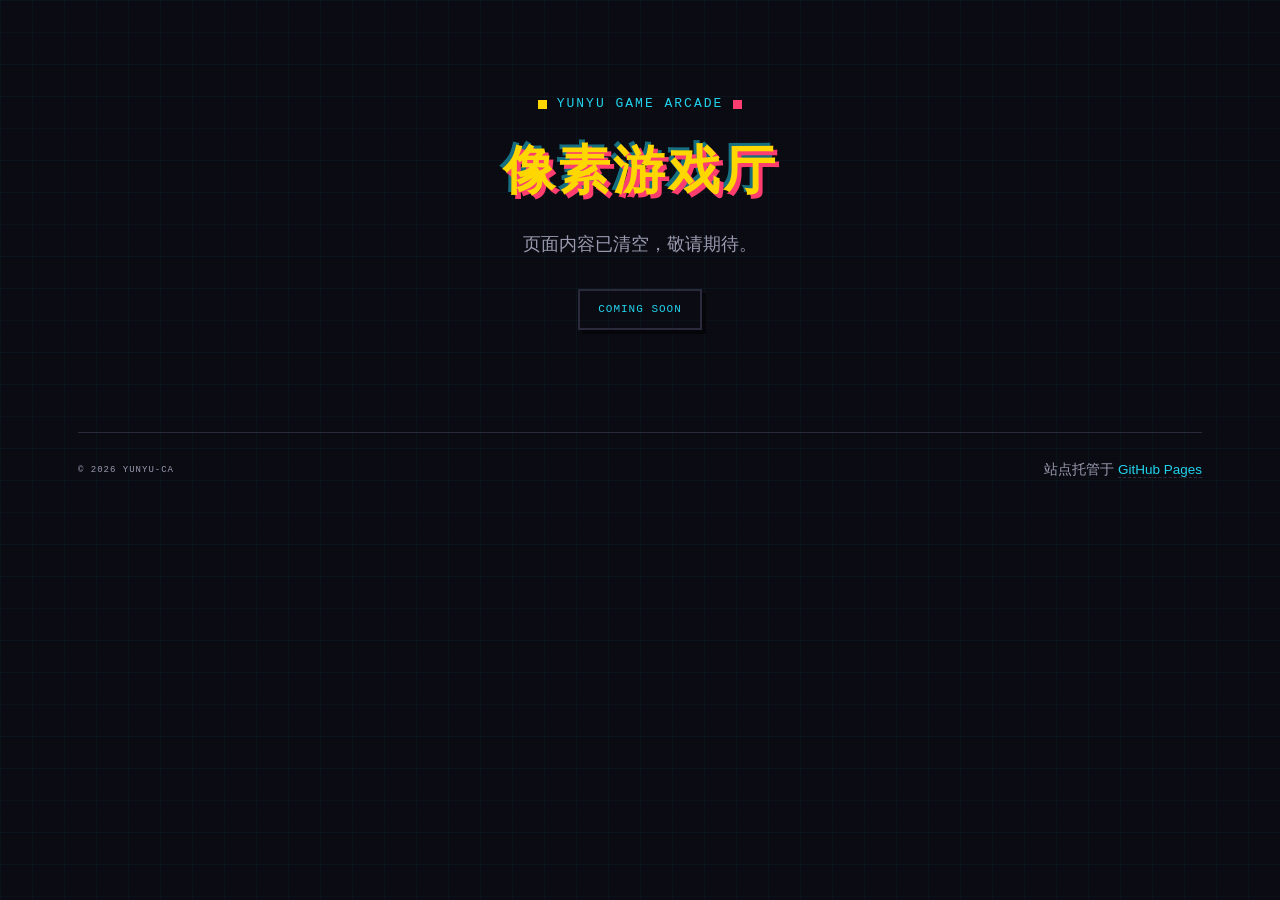
==== index.html @ 601b44f2 "网站首页改为跳转到Game.html；原个人主页备份为home.html" ====
<!DOCTYPE html>
<html lang="zh-CN">
<head>
<meta charset="UTF-8">
<meta name="viewport" content="width=device-width, initial-scale=1.0">
<title>像素游戏厅</title>
<meta http-equiv="refresh" content="0; url=Game.html">
<script>
  location.replace('Game.html');
</script>
<style>
  body{margin:0;min-height:100vh;display:flex;align-items:center;justify-content:center;
    background:#0b0b13;color:#9a9ab0;font-family:-apple-system,"Segoe UI","Microsoft YaHei",sans-serif;}
  a{color:#22d3ee;text-decoration:none;border-bottom:1px dashed #2a2a3c;}
</style>
</head>
<body>
  <p>正在跳转到 <a href="Game.html">像素游戏厅</a>…</p>
</body>
</html>
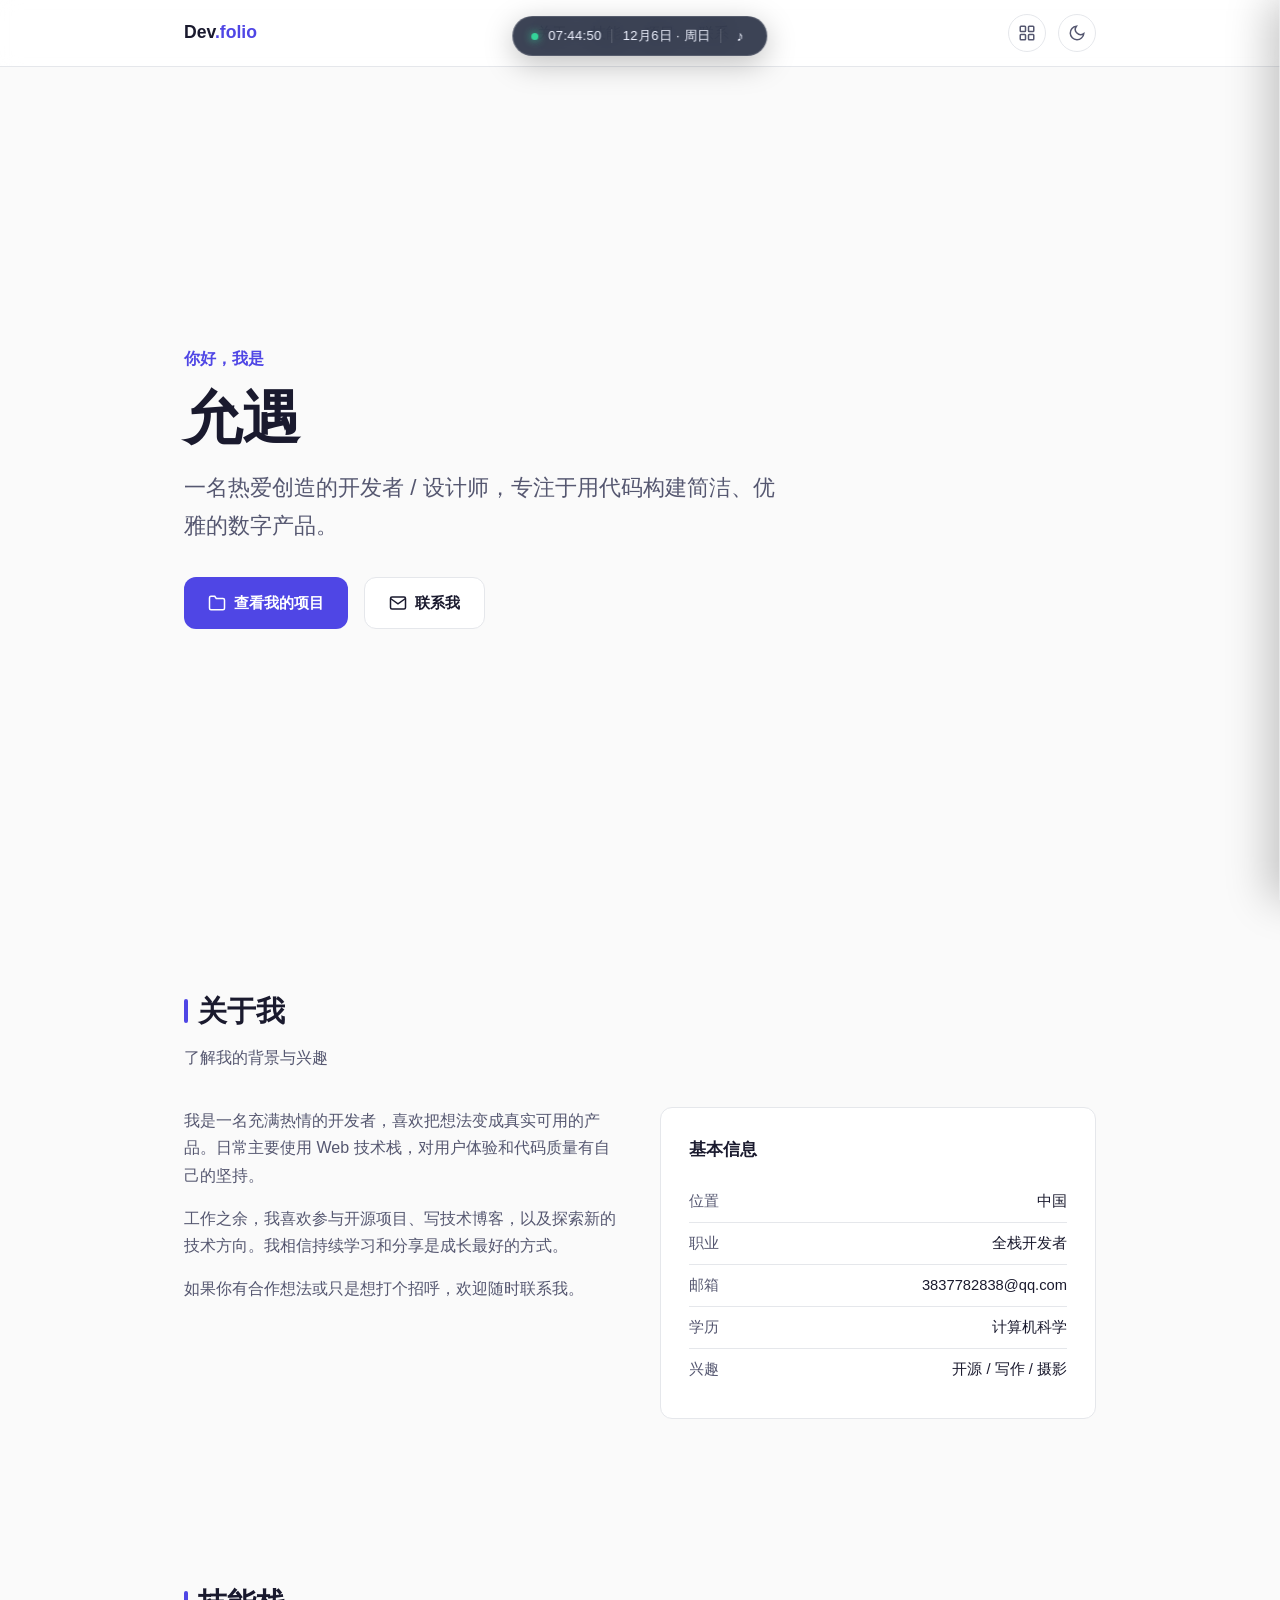
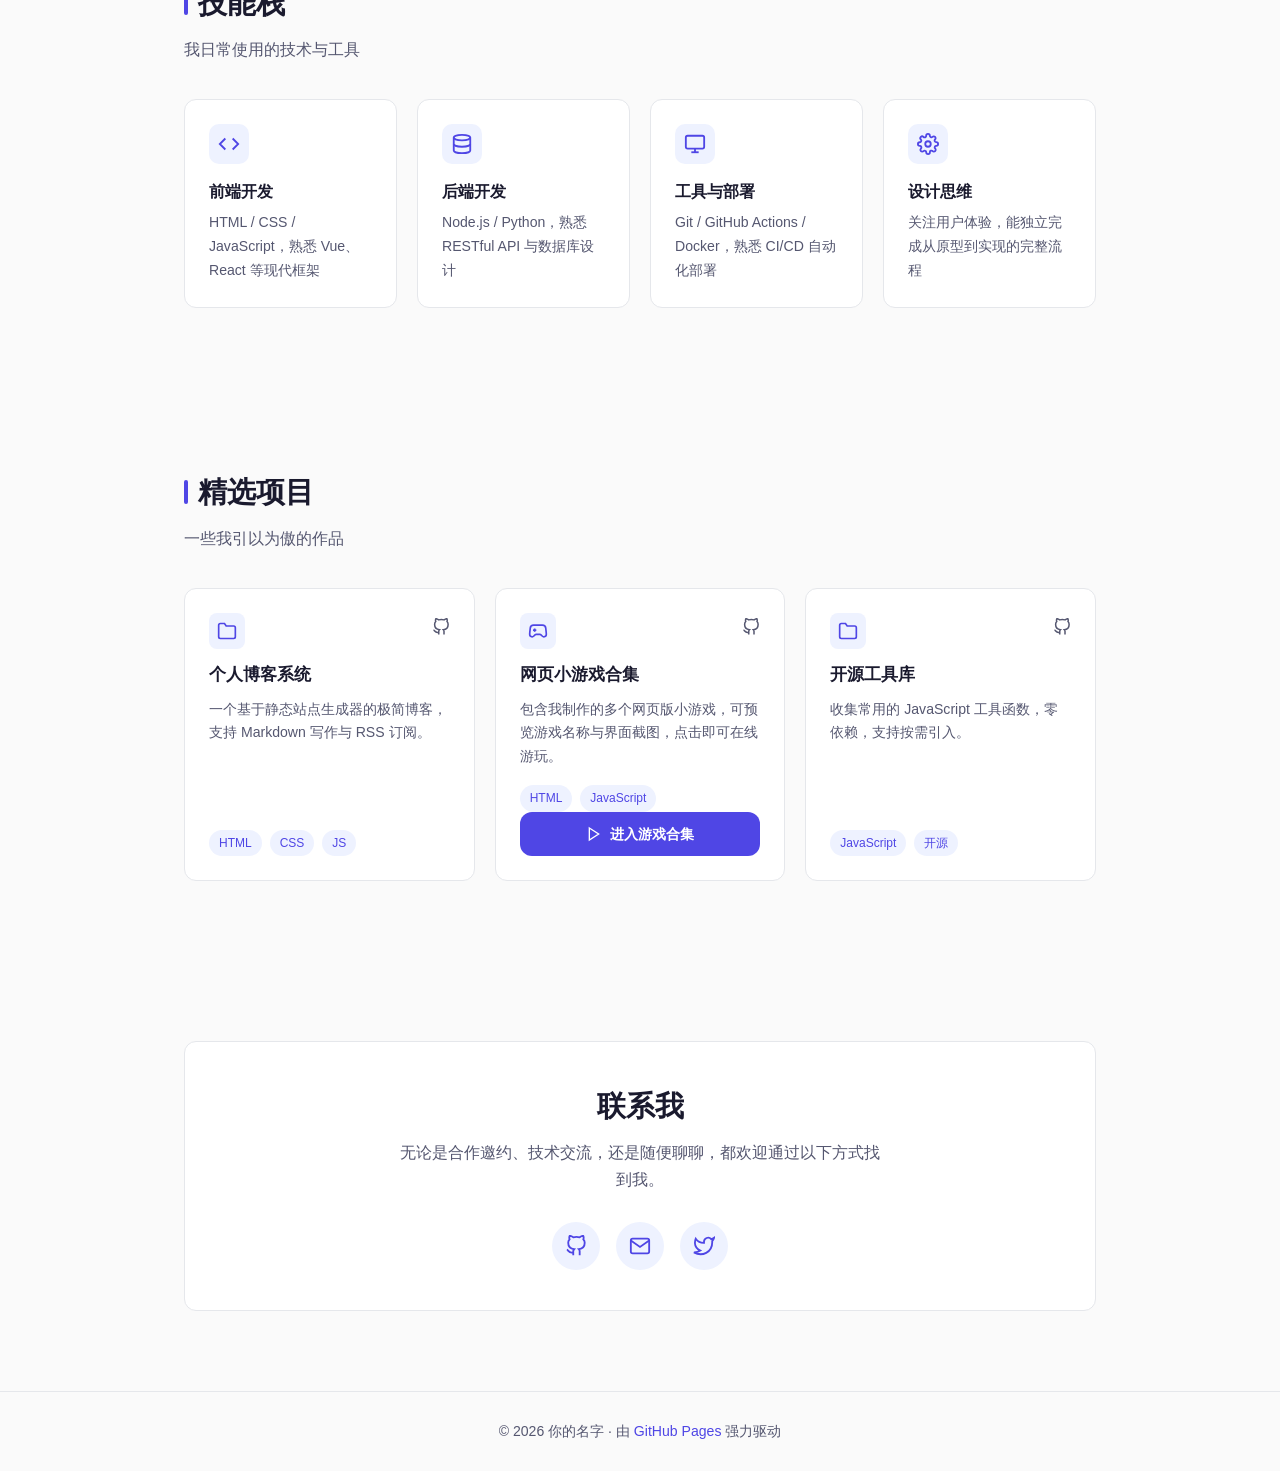
==== commit df73a693: "首页跳转改为个人主页home.html" ====
--- a/index.html
+++ b/index.html
@@ -3,10 +3,10 @@
 <head>
 <meta charset="UTF-8">
 <meta name="viewport" content="width=device-width, initial-scale=1.0">
-<title>像素游戏厅</title>
-<meta http-equiv="refresh" content="0; url=Game.html">
+<title>我的个人主页</title>
+<meta http-equiv="refresh" content="0; url=home.html">
 <script>
-  location.replace('Game.html');
+  location.replace('home.html');
 </script>
 <style>
   body{margin:0;min-height:100vh;display:flex;align-items:center;justify-content:center;
@@ -15,6 +15,6 @@
 </style>
 </head>
 <body>
-  <p>正在跳转到 <a href="Game.html">像素游戏厅</a>…</p>
+  <p>正在跳转到 <a href="home.html">个人主页</a>…</p>
 </body>
 </html>
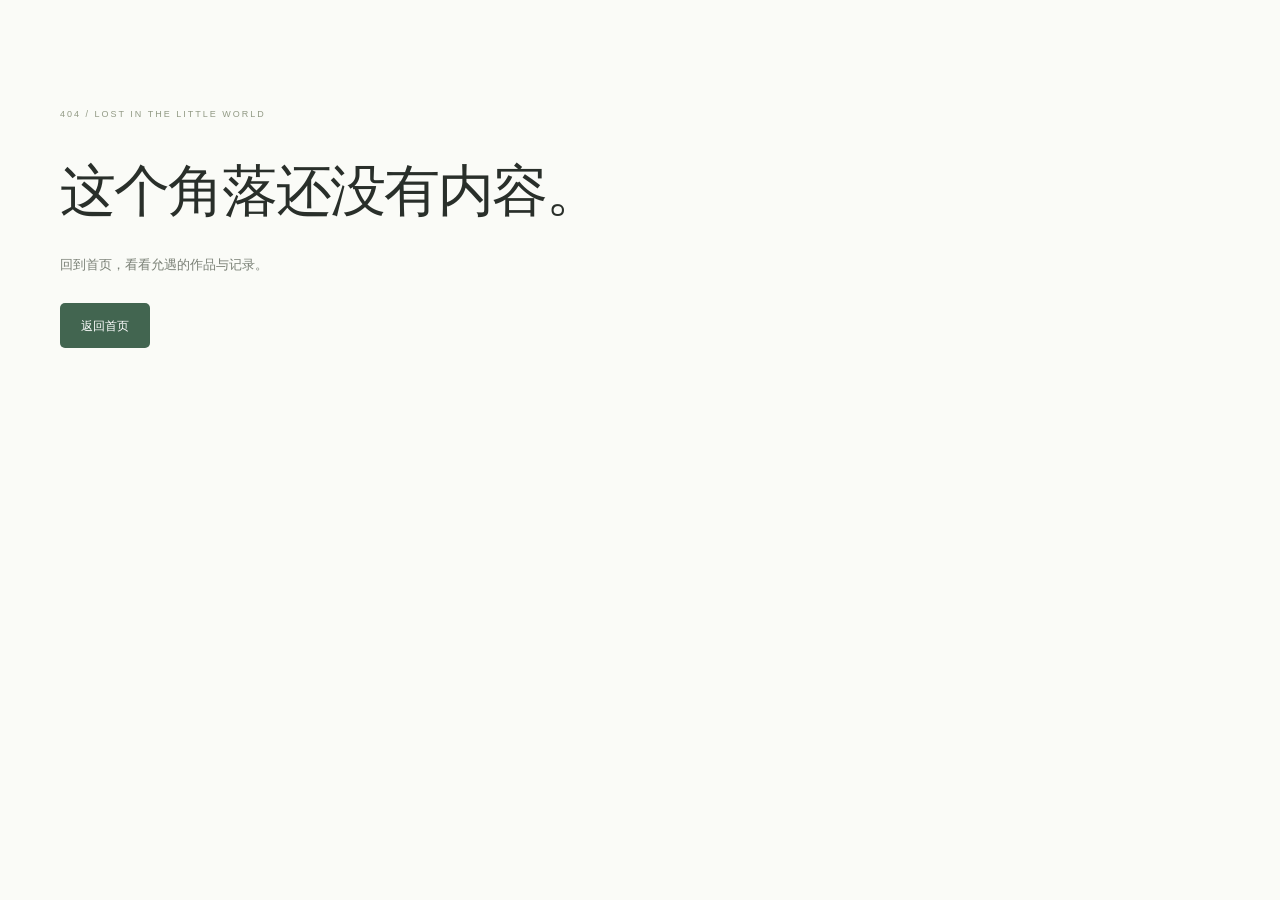
==== commit f07c59fc: "用新React个人主页替换网站首页(允许的个人发布页)，保留其他页面" ====
--- a/index.html
+++ b/index.html
@@ -1,20 +1,2 @@
-<!DOCTYPE html>
-<html lang="zh-CN">
-<head>
-<meta charset="UTF-8">
-<meta name="viewport" content="width=device-width, initial-scale=1.0">
-<title>我的个人主页</title>
-<meta http-equiv="refresh" content="0; url=home.html">
-<script>
-  location.replace('home.html');
-</script>
-<style>
-  body{margin:0;min-height:100vh;display:flex;align-items:center;justify-content:center;
-    background:#0b0b13;color:#9a9ab0;font-family:-apple-system,"Segoe UI","Microsoft YaHei",sans-serif;}
-  a{color:#22d3ee;text-decoration:none;border-bottom:1px dashed #2a2a3c;}
-</style>
-</head>
-<body>
-  <p>正在跳转到 <a href="home.html">个人主页</a>…</p>
-</body>
-</html>
+<!DOCTYPE html><html lang="zh-CN"><head><meta charSet="utf-8"/><meta name="viewport" content="width=device-width, initial-scale=1"/><link rel="stylesheet" href="/homepage-assets/index-U5lcuIH3.css" data-precedence="default"/><title>允遇的个人发布页</title><meta name="description" content="你好，我是允遇。这里收藏我的作品、记录与小小想法，把热爱慢慢变成看得见的东西。"/><meta property="og:title" content="允遇的个人发布页"/><meta property="og:description" content="你好，我是允遇。这里收藏我的作品、记录与小小想法，把热爱慢慢变成看得见的东西。"/><meta property="og:type" content="website"/><meta name="twitter:card" content="summary_large_image"/><link rel="modulepreload" href="/homepage-assets/index-AjXvtmx0.js"/><link rel="modulepreload" href="/homepage-assets/index-BX4ycmvS.js"/><link rel="icon" type="image/svg+xml" href="/favicon.svg"/></head><body><!--$--><a class="skip-link" href="#main">跳到主要内容</a><header class="header page-width"><a href="#" class="brand" aria-label="允遇，返回首页"><span class="brand-icon">y<span>y</span><i></i></span><span>允遇<span class="brand-sub">PERSONAL SPACE</span></span></a><nav id="main-navigation" aria-label="主要导航" class="navigation"><a class="nav-home" href="#">首页<span></span></a><a href="#publications">我的作品</a><a href="#publications">随笔记录</a><a href="#about">关于我</a></nav><a class="header-hello" href="#about">很高兴遇见你 <svg xmlns="http://www.w3.org/2000/svg" width="15" height="15" viewBox="0 0 24 24" fill="none" stroke="currentColor" stroke-width="2" stroke-linecap="round" stroke-linejoin="round" class="lucide lucide-arrow-up-right" aria-hidden="true"><path d="M7 7h10v10"></path><path d="M7 17 17 7"></path></svg></a><button class="mobile-menu icon-button" aria-label="打开菜单" aria-controls="main-navigation" aria-expanded="false"><svg xmlns="http://www.w3.org/2000/svg" width="24" height="24" viewBox="0 0 24 24" fill="none" stroke="currentColor" stroke-width="2" stroke-linecap="round" stroke-linejoin="round" class="lucide lucide-menu" aria-hidden="true"><path d="M4 5h16"></path><path d="M4 12h16"></path><path d="M4 19h16"></path></svg></button></header><main id="main" class="page-width"><section class="hero" aria-labelledby="hero-title"><div class="hero-copy"><span class="eyebrow"><span class="status-dot"></span> 一片属于自己的互联网角落</span><h1 id="hero-title">你好，我是<span class="name">允遇<svg viewBox="0 0 190 15" aria-hidden="true"><path d="M4 10 Q90 -2 185 7" fill="none" stroke="currentColor" stroke-width="5" stroke-linecap="round"></path></svg></span><span class="title-period">.</span></h1><p class="hero-subtitle">把想法写下来，把热爱做出来。</p><p class="hero-description">欢迎来到我的个人发布页。这里收藏我的作品、记录与小小想法，<br class="desktop-break"/>也记录一个普通人，慢慢创造的过程。</p><div class="hero-actions"><a class="button primary" href="#publications">看看我的发布 <svg xmlns="http://www.w3.org/2000/svg" width="18" height="18" viewBox="0 0 24 24" fill="none" stroke="currentColor" stroke-width="2" stroke-linecap="round" stroke-linejoin="round" class="lucide lucide-arrow-up-right" aria-hidden="true"><path d="M7 7h10v10"></path><path d="M7 17 17 7"></path></svg></a><a class="button secondary" href="#about">认识一下 <svg xmlns="http://www.w3.org/2000/svg" width="17" height="17" viewBox="0 0 24 24" fill="none" stroke="currentColor" stroke-width="2" stroke-linecap="round" stroke-linejoin="round" class="lucide lucide-arrow-right" aria-hidden="true"><path d="M5 12h14"></path><path d="m12 5 7 7-7 7"></path></svg></a></div><div class="hero-footnote"><span class="tiny-star">✳</span> 保持好奇，慢慢生长。<span class="footnote-line"></span></div></div><div class="hero-art" role="img" aria-label="一朵在浏览器窗口中生长的绿色小花"><div class="art-grid"></div><span class="art-spark spark-one">✳</span><span class="art-spark spark-two">+</span><div class="browser-art"><div class="browser-bar"><span></span><span></span><span></span><span class="browser-address">yunyu / my little world</span><svg xmlns="http://www.w3.org/2000/svg" width="13" height="13" viewBox="0 0 24 24" fill="none" stroke="currentColor" stroke-width="2" stroke-linecap="round" stroke-linejoin="round" class="lucide lucide-arrow-up-right" aria-hidden="true"><path d="M7 7h10v10"></path><path d="M7 17 17 7"></path></svg></div><div class="flower-scene"><span class="scene-caption">A LITTLE SPACE,<br/>A LOT OF POSSIBILITIES.</span><div class="flower-stem"></div><div class="leaf leaf-left"></div><div class="leaf leaf-right"></div><svg class="flower" viewBox="0 0 240 240" fill="none" aria-hidden="true"><g fill="currentColor"><ellipse cx="120" cy="66" rx="25" ry="52" transform="rotate(0 120 120)"></ellipse><ellipse cx="120" cy="66" rx="25" ry="52" transform="rotate(45 120 120)"></ellipse><ellipse cx="120" cy="66" rx="25" ry="52" transform="rotate(90 120 120)"></ellipse><ellipse cx="120" cy="66" rx="25" ry="52" transform="rotate(135 120 120)"></ellipse><ellipse cx="120" cy="66" rx="25" ry="52" transform="rotate(180 120 120)"></ellipse><ellipse cx="120" cy="66" rx="25" ry="52" transform="rotate(225 120 120)"></ellipse><ellipse cx="120" cy="66" rx="25" ry="52" transform="rotate(270 120 120)"></ellipse><ellipse cx="120" cy="66" rx="25" ry="52" transform="rotate(315 120 120)"></ellipse></g><circle cx="120" cy="120" r="28" fill="#eceebd"></circle><circle cx="111" cy="116" r="3" fill="#3b5140"></circle><circle cx="129" cy="116" r="3" fill="#3b5140"></circle><path d="M111 128 Q120 136 129 128" stroke="#3b5140" stroke-width="3" stroke-linecap="round"></path></svg><div class="ground-line"></div><span class="scene-number">01 — 生长中</span></div><div class="browser-bottom"><svg xmlns="http://www.w3.org/2000/svg" width="15" height="15" viewBox="0 0 24 24" fill="none" stroke="currentColor" stroke-width="2" stroke-linecap="round" stroke-linejoin="round" class="lucide lucide-code-xml" aria-hidden="true"><path d="m18 16 4-4-4-4"></path><path d="m6 8-4 4 4 4"></path><path d="m14.5 4-5 16"></path></svg><span>hello, world<span class="code-period">.</span></span><span class="browser-heart">♡</span></div></div><div class="floating-note"><span class="status-dot"></span> 从这里，开始。</div><span class="art-handwriting">nice to meet you!</span></div></section><div class="intro-divider"><span>小小创作，认真生活</span><svg xmlns="http://www.w3.org/2000/svg" width="16" height="16" viewBox="0 0 24 24" fill="none" stroke="currentColor" stroke-width="2" stroke-linecap="round" stroke-linejoin="round" class="lucide lucide-arrow-down" aria-hidden="true"><path d="M12 5v14"></path><path d="m19 12-7 7-7-7"></path></svg><span>MADE WITH CURIOSITY</span></div><section id="publications" class="publications" aria-labelledby="publications-title"><div class="section-heading"><div><span class="section-label">THE LATEST</span><h2 id="publications-title">最近的发布<span class="heading-dot">.</span></h2></div><span class="section-aside">每一次发布，都是一点新的可能。</span></div><div class="publication-toolbar"><div class="filters" role="group" aria-label="筛选发布内容"><button class="filter active" aria-pressed="true">全部<span>03</span></button><button class="filter" aria-pressed="false">作品<span>01</span></button><button class="filter" aria-pressed="false">随笔<span>02</span></button></div><span class="toolbar-note"><span class="status-dot"></span> 一点一滴，持续更新</span></div><div class="publication-grid "><article class="publication-card project-card"><button class="project-cover" aria-label="查看我的第一个网页"><span class="cover-label">MY FIRST WEBSITE</span><div class="mini-site"><div class="mini-nav"><span>yy.</span><span>HOME  /  ABOUT</span></div><div class="mini-content"><div><span class="mini-eyebrow">HELLO, WORLD</span><strong>让热爱，<br/>有迹可循<span>.</span></strong><span class="mini-button">我的小小世界 ↗</span></div><svg class="flower small-flower" viewBox="0 0 240 240" fill="none" aria-hidden="true"><g fill="currentColor"><ellipse cx="120" cy="66" rx="25" ry="52" transform="rotate(0 120 120)"></ellipse><ellipse cx="120" cy="66" rx="25" ry="52" transform="rotate(45 120 120)"></ellipse><ellipse cx="120" cy="66" rx="25" ry="52" transform="rotate(90 120 120)"></ellipse><ellipse cx="120" cy="66" rx="25" ry="52" transform="rotate(135 120 120)"></ellipse><ellipse cx="120" cy="66" rx="25" ry="52" transform="rotate(180 120 120)"></ellipse><ellipse cx="120" cy="66" rx="25" ry="52" transform="rotate(225 120 120)"></ellipse><ellipse cx="120" cy="66" rx="25" ry="52" transform="rotate(270 120 120)"></ellipse><ellipse cx="120" cy="66" rx="25" ry="52" transform="rotate(315 120 120)"></ellipse></g><circle cx="120" cy="120" r="28" fill="#f7f8ee"></circle><circle cx="111" cy="116" r="3" fill="#3b5140"></circle><circle cx="129" cy="116" r="3" fill="#3b5140"></circle><path d="M111 128 Q120 136 129 128" stroke="#3b5140" stroke-width="3" stroke-linecap="round"></path></svg></div><span class="mini-footer">a space by yunyu.</span></div><span class="cover-index">PROJECT / 001</span><span class="cover-arrow"><svg xmlns="http://www.w3.org/2000/svg" width="21" height="21" viewBox="0 0 24 24" fill="none" stroke="currentColor" stroke-width="2" stroke-linecap="round" stroke-linejoin="round" class="lucide lucide-arrow-up-right" aria-hidden="true"><path d="M7 7h10v10"></path><path d="M7 17 17 7"></path></svg></span></button><div class="card-body"><div class="card-meta"><span>作品</span><time dateTime="2026-10-10">2026.10.10</time></div><h3><button>我的第一个网页</button></h3><p>从一个想法，到一个可以被看见的小小世界。
+你好，互联网。很高兴在这里遇见你。</p><div class="card-footer"><span class="tag"><svg xmlns="http://www.w3.org/2000/svg" width="12" height="12" viewBox="0 0 24 24" fill="none" stroke="currentColor" stroke-width="2" stroke-linecap="round" stroke-linejoin="round" class="lucide lucide-code-xml" aria-hidden="true"><path d="m18 16 4-4-4-4"></path><path d="m6 8-4 4 4 4"></path><path d="m14.5 4-5 16"></path></svg>网页设计</span><button class="read-link">查看作品<svg xmlns="http://www.w3.org/2000/svg" width="15" height="15" viewBox="0 0 24 24" fill="none" stroke="currentColor" stroke-width="2" stroke-linecap="round" stroke-linejoin="round" class="lucide lucide-arrow-right" aria-hidden="true"><path d="M5 12h14"></path><path d="m12 5 7 7-7 7"></path></svg></button></div></div></article><article class="publication-card note-card"><div class="note-top"><span class="note-icon "><svg xmlns="http://www.w3.org/2000/svg" width="21" height="21" viewBox="0 0 24 24" fill="none" stroke="currentColor" stroke-width="2" stroke-linecap="round" stroke-linejoin="round" class="lucide lucide-feather" aria-hidden="true"><path d="M12.67 19a2 2 0 0 0 1.416-.588l6.154-6.172a6 6 0 0 0-8.49-8.49L5.586 9.914A2 2 0 0 0 5 11.328V18a1 1 0 0 0 1 1z"></path><path d="M16 8 2 22"></path><path d="M17.5 15H9"></path></svg></span><span class="small-label">日常记录</span><svg xmlns="http://www.w3.org/2000/svg" width="18" height="18" viewBox="0 0 24 24" fill="none" stroke="currentColor" stroke-width="2" stroke-linecap="round" stroke-linejoin="round" class="lucide lucide-arrow-up-right" aria-hidden="true"><path d="M7 7h10v10"></path><path d="M7 17 17 7"></path></svg></div><div class="card-body"><div class="card-meta"><span>随笔</span><time dateTime="2026-10-10">2026.10.10</time></div><h3><button>从一个小小的开始</button></h3><p>不必等到一切准备好，开始本身就很美好。</p><div class="card-footer"><span class="tag"><svg xmlns="http://www.w3.org/2000/svg" width="12" height="12" viewBox="0 0 24 24" fill="none" stroke="currentColor" stroke-width="2" stroke-linecap="round" stroke-linejoin="round" class="lucide lucide-feather" aria-hidden="true"><path d="M12.67 19a2 2 0 0 0 1.416-.588l6.154-6.172a6 6 0 0 0-8.49-8.49L5.586 9.914A2 2 0 0 0 5 11.328V18a1 1 0 0 0 1 1z"></path><path d="M16 8 2 22"></path><path d="M17.5 15H9"></path></svg>日常记录</span><button class="read-link">阅读随笔<svg xmlns="http://www.w3.org/2000/svg" width="15" height="15" viewBox="0 0 24 24" fill="none" stroke="currentColor" stroke-width="2" stroke-linecap="round" stroke-linejoin="round" class="lucide lucide-arrow-right" aria-hidden="true"><path d="M5 12h14"></path><path d="m12 5 7 7-7 7"></path></svg></button></div></div></article><article class="publication-card note-card"><div class="note-top"><span class="note-icon sand"><svg xmlns="http://www.w3.org/2000/svg" width="21" height="21" viewBox="0 0 24 24" fill="none" stroke="currentColor" stroke-width="2" stroke-linecap="round" stroke-linejoin="round" class="lucide lucide-sparkles" aria-hidden="true"><path d="M11.017 2.814a1 1 0 0 1 1.966 0l1.051 5.558a2 2 0 0 0 1.594 1.594l5.558 1.051a1 1 0 0 1 0 1.966l-5.558 1.051a2 2 0 0 0-1.594 1.594l-1.051 5.558a1 1 0 0 1-1.966 0l-1.051-5.558a2 2 0 0 0-1.594-1.594l-5.558-1.051a1 1 0 0 1 0-1.966l5.558-1.051a2 2 0 0 0 1.594-1.594z"></path><path d="M20 2v4"></path><path d="M22 4h-4"></path><circle cx="4" cy="20" r="2"></circle></svg></span><span class="small-label">灵感碎片</span><svg xmlns="http://www.w3.org/2000/svg" width="18" height="18" viewBox="0 0 24 24" fill="none" stroke="currentColor" stroke-width="2" stroke-linecap="round" stroke-linejoin="round" class="lucide lucide-arrow-up-right" aria-hidden="true"><path d="M7 7h10v10"></path><path d="M7 17 17 7"></path></svg></div><div class="card-body"><div class="card-meta"><span>随笔</span><time dateTime="2026-10-10">2026.10.10</time></div><h3><button>给想法留一个位置</button></h3><p>记录灵感，也记录那些平凡却闪光的瞬间。</p><div class="card-footer"><span class="tag"><svg xmlns="http://www.w3.org/2000/svg" width="12" height="12" viewBox="0 0 24 24" fill="none" stroke="currentColor" stroke-width="2" stroke-linecap="round" stroke-linejoin="round" class="lucide lucide-feather" aria-hidden="true"><path d="M12.67 19a2 2 0 0 0 1.416-.588l6.154-6.172a6 6 0 0 0-8.49-8.49L5.586 9.914A2 2 0 0 0 5 11.328V18a1 1 0 0 0 1 1z"></path><path d="M16 8 2 22"></path><path d="M17.5 15H9"></path></svg>灵感碎片</span><button class="read-link">阅读随笔<svg xmlns="http://www.w3.org/2000/svg" width="15" height="15" viewBox="0 0 24 24" fill="none" stroke="currentColor" stroke-width="2" stroke-linecap="round" stroke-linejoin="round" class="lucide lucide-arrow-right" aria-hidden="true"><path d="M5 12h14"></path><path d="m12 5 7 7-7 7"></path></svg></button></div></div></article></div></section><section id="about" class="about" aria-labelledby="about-title"><div class="about-avatar">遇<span>✳</span></div><div class="about-copy"><span class="section-label">A LITTLE ABOUT ME</span><h2 id="about-title">不止是一个网页，也是一个开始。</h2><p>我是允遇，正在把脑海里的想法，一点点变成现实。<br/>这里没有宏大的故事，只有认真生活、保持好奇的日常。谢谢你来。</p><div class="about-tags"><span>独立创作</span><span>记录生活</span><span>保持好奇</span></div></div><div class="about-action"><span class="about-doodle">let&#x27;s grow<br/>together.</span><button class="button secondary"><svg xmlns="http://www.w3.org/2000/svg" width="16" height="16" viewBox="0 0 24 24" fill="none" stroke="currentColor" stroke-width="2" stroke-linecap="round" stroke-linejoin="round" class="lucide lucide-copy" aria-hidden="true"><rect width="14" height="14" x="8" y="8" rx="2" ry="2"></rect><path d="M4 16c-1.1 0-2-.9-2-2V4c0-1.1.9-2 2-2h10c1.1 0 2 .9 2 2"></path></svg>分享这个小站</button></div></section><div role="status" class="share-toast "></div></main><footer class="footer page-width"><div><span class="footer-brand">允遇<span>.</span></span><span>© 2026 允遇 · 用热爱构建</span></div><span class="footer-note">世界很大，很高兴在这里相遇。<span class="status-dot"></span></span><a href="#" aria-label="回到顶部">回到顶部 ↑</a></footer><dialog class="reading-dialog" aria-labelledby="reading-title"></dialog><script>(function(a,f){let l;try{l=JSON.parse(sessionStorage.getItem(a)||"{}")}catch{return}const n=l?.[f||history.state?.__TSR_key];let c=!1;for(const t in n){const e=n[t],o=e?.scrollX,s=e?.scrollY;if(Number.isFinite(o)&&Number.isFinite(s)){if(t==="window")scrollTo(o,s),c=!0;else if(t)try{const r=document.querySelector(t);r&&(r.scrollLeft=o,r.scrollTop=s)}catch{}}}if(c)return;const i=location.hash.slice(1);if(i){const t=history.state?.__hashScrollIntoViewOptions??!0;if(t){const e=document.getElementById(i);e&&e.scrollIntoView(t)}return}scrollTo(0,0)})("tsr-scroll-restoration-v1_3");document.currentScript.remove()</script><!--/$--><script data-tsr-stream-part="">(self.$R=self.$R||{})["tsr"]=[];self.$_TSR={h(){this.hydrated=!0,this.c()},e(){this.streamEnded=!0,this.c()},c(){this.hydrated&&this.streamEnded&&(delete self.$_TSR,delete self.$R.tsr)},p(e){this.initialized?e():this.buffer.push(e)},buffer:[]};$_TSR.router=($R=>$R[0]={manifest:$R[1]={routes:$R[2]={__root__:$R[3]={preloads:$R[4]=["/homepage-assets/index-AjXvtmx0.js"],scripts:$R[5]=[$R[6]={attrs:$R[7]={type:"module",async:!0,src:"/homepage-assets/index-AjXvtmx0.js"}}],css:$R[8]=["/homepage-assets/index-U5lcuIH3.css"]},"/":$R[9]={preloads:$R[10]=["/homepage-assets/index-BX4ycmvS.js"]}}},matches:$R[11]=[$R[12]={i:"__root__ ",u:1791633920553,s:"success",ssr:!0},$R[13]={i:"  ",u:1791633920553,s:"success",ssr:!0}]})($R["tsr"]);$_TSR.e();{let s=document.currentScript,p;while((p=s.previousElementSibling)&&p.hasAttribute('data-tsr-stream-part'))p.remove();s.remove()}</script><script type="module" async="" src="/homepage-assets/index-AjXvtmx0.js"></script><script>document.currentScript.remove();/*$tsr-stream-boundary*/</script></body></html>
--- a/homepage-assets/index-U5lcuIH3.css
+++ b/homepage-assets/index-U5lcuIH3.css
@@ -0,0 +1 @@
+@layer properties{@supports (((-webkit-hyphens:none)) and (not (margin-trim:inline))) or ((-moz-orient:inline) and (not (color:rgb(from red r g b)))){*,:before,:after,::backdrop{--tw-rotate-x:initial;--tw-rotate-y:initial;--tw-rotate-z:initial;--tw-skew-x:initial;--tw-skew-y:initial;--tw-border-style:solid;--tw-leading:initial;--tw-font-weight:initial;--tw-shadow:0 0 #0000;--tw-shadow-color:initial;--tw-shadow-alpha:100%;--tw-inset-shadow:0 0 #0000;--tw-inset-shadow-color:initial;--tw-inset-shadow-alpha:100%;--tw-ring-color:initial;--tw-ring-shadow:0 0 #0000;--tw-inset-ring-color:initial;--tw-inset-ring-shadow:0 0 #0000;--tw-ring-inset:initial;--tw-ring-offset-width:0px;--tw-ring-offset-color:#fff;--tw-ring-offset-shadow:0 0 #0000;--tw-outline-style:solid;--tw-blur:initial;--tw-brightness:initial;--tw-contrast:initial;--tw-grayscale:initial;--tw-hue-rotate:initial;--tw-invert:initial;--tw-opacity:initial;--tw-saturate:initial;--tw-sepia:initial;--tw-drop-shadow:initial;--tw-drop-shadow-color:initial;--tw-drop-shadow-alpha:100%;--tw-drop-shadow-size:initial}}}@layer theme{:root,:host{--font-sans:ui-sans-serif, system-ui, sans-serif, "Apple Color Emoji", "Segoe UI Emoji", "Segoe UI Symbol", "Noto Color Emoji";--font-mono:ui-monospace, SFMono-Regular, Menlo, Monaco, Consolas, "Liberation Mono", "Courier New", monospace;--color-white:#fff;--spacing:.25rem;--text-xs:.75rem;--text-xs--line-height:calc(1 / .75);--text-sm:.875rem;--text-sm--line-height:calc(1.25 / .875);--font-weight-medium:500;--font-weight-semibold:600;--radius-md:.375rem;--radius-xl:.75rem;--default-transition-duration:.15s;--default-transition-timing-function:cubic-bezier(.4, 0, .2, 1);--default-font-family:var(--font-sans);--default-mono-font-family:var(--font-mono)}}@layer base{*,:after,:before,::backdrop{box-sizing:border-box;border:0 solid;margin:0;padding:0}::file-selector-button{box-sizing:border-box;border:0 solid;margin:0;padding:0}html,:host{-webkit-text-size-adjust:100%;tab-size:4;line-height:1.5;font-family:var(--default-font-family,ui-sans-serif, system-ui, sans-serif, "Apple Color Emoji", "Segoe UI Emoji", "Segoe UI Symbol", "Noto Color Emoji");font-feature-settings:var(--default-font-feature-settings,normal);font-variation-settings:var(--default-font-variation-settings,normal);-webkit-tap-highlight-color:transparent}hr{height:0;color:inherit;border-top-width:1px}abbr:where([title]){-webkit-text-decoration:underline dotted;text-decoration:underline dotted}h1,h2,h3,h4,h5,h6{font-size:inherit;font-weight:inherit}a{color:inherit;-webkit-text-decoration:inherit;text-decoration:inherit}b,strong{font-weight:bolder}code,kbd,samp,pre{font-family:var(--default-mono-font-family,ui-monospace, SFMono-Regular, Menlo, Monaco, Consolas, "Liberation Mono", "Courier New", monospace);font-feature-settings:var(--default-mono-font-feature-settings,normal);font-variation-settings:var(--default-mono-font-variation-settings,normal);font-size:1em}small{font-size:80%}sub,sup{vertical-align:baseline;font-size:75%;line-height:0;position:relative}sub{bottom:-.25em}sup{top:-.5em}table{text-indent:0;border-color:inherit;border-collapse:collapse}:-moz-focusring{outline:auto}progress{vertical-align:baseline}summary{display:list-item}ol,ul,menu{list-style:none}img,svg,video,canvas,audio,iframe,embed,object{vertical-align:middle;display:block}img,video{max-width:100%;height:auto}button,input,select,optgroup,textarea{font:inherit;font-feature-settings:inherit;font-variation-settings:inherit;letter-spacing:inherit;color:inherit;opacity:1;background-color:#0000;border-radius:0}::file-selector-button{font:inherit;font-feature-settings:inherit;font-variation-settings:inherit;letter-spacing:inherit;color:inherit;opacity:1;background-color:#0000;border-radius:0}:where(select:is([multiple],[size])) optgroup{font-weight:bolder}:where(select:is([multiple],[size])) optgroup option{padding-inline-start:20px}::file-selector-button{margin-inline-end:4px}::placeholder{opacity:1}@supports (not ((-webkit-appearance:-apple-pay-button))) or (contain-intrinsic-size:1px){::placeholder{color:currentColor}@supports (color:color-mix(in lab,red,red)){::placeholder{color:color-mix(in oklab,currentcolor 50%,transparent)}}}textarea{resize:vertical}::-webkit-search-decoration{-webkit-appearance:none}::-webkit-date-and-time-value{min-height:1lh;text-align:inherit}::-webkit-datetime-edit{display:inline-flex}::-webkit-datetime-edit-fields-wrapper{padding:0}::-webkit-datetime-edit{padding-block:0}::-webkit-datetime-edit-year-field{padding-block:0}::-webkit-datetime-edit-month-field{padding-block:0}::-webkit-datetime-edit-day-field{padding-block:0}::-webkit-datetime-edit-hour-field{padding-block:0}::-webkit-datetime-edit-minute-field{padding-block:0}::-webkit-datetime-edit-second-field{padding-block:0}::-webkit-datetime-edit-millisecond-field{padding-block:0}::-webkit-datetime-edit-meridiem-field{padding-block:0}::-webkit-calendar-picker-indicator{line-height:1}:-moz-ui-invalid{box-shadow:none}button,input:where([type=button],[type=reset],[type=submit]){appearance:button}::file-selector-button{appearance:button}::-webkit-inner-spin-button{height:auto}::-webkit-outer-spin-button{height:auto}[hidden]:where(:not([hidden=until-found])){display:none!important}}@layer components;@layer utilities{.\@container\/card-header{container:card-header/inline-size}.visible{visibility:visible}.z-50{z-index:50}.col-start-2{grid-column-start:2}.row-span-2{grid-row:span 2/span 2}.row-start-1{grid-row-start:1}.flex{display:flex}.grid{display:grid}.hidden{display:none}.inline-flex{display:inline-flex}.size-3\.5{width:calc(var(--spacing) * 3.5);height:calc(var(--spacing) * 3.5)}.size-4{width:calc(var(--spacing) * 4);height:calc(var(--spacing) * 4)}.w-64{width:calc(var(--spacing) * 64)}.w-fit{width:fit-content}.shrink-0{flex-shrink:0}.grow{flex-grow:1}.origin-\(--radix-hover-card-content-transform-origin\){transform-origin:var(--radix-hover-card-content-transform-origin)}.transform{transform:var(--tw-rotate-x,) var(--tw-rotate-y,) var(--tw-rotate-z,) var(--tw-skew-x,) var(--tw-skew-y,)}.auto-rows-min{grid-auto-rows:min-content}.grid-rows-\[auto_auto\]{grid-template-rows:auto auto}.flex-col{flex-direction:column}.items-center{align-items:center}.items-start{align-items:flex-start}.justify-center{justify-content:center}.gap-1{gap:calc(var(--spacing) * 1)}.gap-1\.5{gap:calc(var(--spacing) * 1.5)}.gap-6{gap:calc(var(--spacing) * 6)}.self-start{align-self:flex-start}.justify-self-end{justify-self:flex-end}.overflow-hidden{overflow:hidden}.rounded-\[4px\]{border-radius:4px}.rounded-md{border-radius:var(--radius-md)}.rounded-xl{border-radius:var(--radius-xl)}.border{border-style:var(--tw-border-style);border-width:1px}.border-transparent{border-color:#0000}.p-4{padding:calc(var(--spacing) * 4)}.px-2{padding-inline:calc(var(--spacing) * 2)}.px-6{padding-inline:calc(var(--spacing) * 6)}.py-0\.5{padding-block:calc(var(--spacing) * .5)}.py-6{padding-block:calc(var(--spacing) * 6)}.text-sm{font-size:var(--text-sm);line-height:var(--tw-leading,var(--text-sm--line-height))}.text-xs{font-size:var(--text-xs);line-height:var(--tw-leading,var(--text-xs--line-height))}.leading-none{--tw-leading:1;line-height:1}.font-medium{--tw-font-weight:var(--font-weight-medium);font-weight:var(--font-weight-medium)}.font-semibold{--tw-font-weight:var(--font-weight-semibold);font-weight:var(--font-weight-semibold)}.whitespace-nowrap{white-space:nowrap}.text-current{color:currentColor}.text-white{color:var(--color-white)}.shadow-md{--tw-shadow:0 4px 6px -1px var(--tw-shadow-color,#0000001a), 0 2px 4px -2px var(--tw-shadow-color,#0000001a);box-shadow:var(--tw-inset-shadow),var(--tw-inset-ring-shadow),var(--tw-ring-offset-shadow),var(--tw-ring-shadow),var(--tw-shadow)}.shadow-sm{--tw-shadow:0 1px 3px 0 var(--tw-shadow-color,#0000001a), 0 1px 2px -1px var(--tw-shadow-color,#0000001a);box-shadow:var(--tw-inset-shadow),var(--tw-inset-ring-shadow),var(--tw-ring-offset-shadow),var(--tw-ring-shadow),var(--tw-shadow)}.shadow-xs{--tw-shadow:0 1px 2px 0 var(--tw-shadow-color,#0000000d);box-shadow:var(--tw-inset-shadow),var(--tw-inset-ring-shadow),var(--tw-ring-offset-shadow),var(--tw-ring-shadow),var(--tw-shadow)}.outline-hidden{--tw-outline-style:none;outline-style:none}@media(forced-colors:active){.outline-hidden{outline-offset:2px;outline:2px solid #0000}}.outline{outline-style:var(--tw-outline-style);outline-width:1px}.filter{filter:var(--tw-blur,) var(--tw-brightness,) var(--tw-contrast,) var(--tw-grayscale,) var(--tw-hue-rotate,) var(--tw-invert,) var(--tw-saturate,) var(--tw-sepia,) var(--tw-drop-shadow,)}.transition-\[color\,box-shadow\]{transition-property:color,box-shadow;transition-timing-function:var(--tw-ease,var(--default-transition-timing-function));transition-duration:var(--tw-duration,var(--default-transition-duration))}.transition-shadow{transition-property:box-shadow;transition-timing-function:var(--tw-ease,var(--default-transition-timing-function));transition-duration:var(--tw-duration,var(--default-transition-duration))}.transition-none{transition-property:none}.outline-none{--tw-outline-style:none;outline-style:none}.focus-visible\:ring-\[3px\]:focus-visible{--tw-ring-shadow:var(--tw-ring-inset,) 0 0 0 calc(3px + var(--tw-ring-offset-width)) var(--tw-ring-color,currentcolor);box-shadow:var(--tw-inset-shadow),var(--tw-inset-ring-shadow),var(--tw-ring-offset-shadow),var(--tw-ring-shadow),var(--tw-shadow)}.disabled\:cursor-not-allowed:disabled{cursor:not-allowed}.disabled\:opacity-50:disabled{opacity:.5}.has-data-\[slot\=card-action\]\:grid-cols-\[1fr_auto\]:has([data-slot=card-action]){grid-template-columns:1fr auto}.data-\[orientation\=horizontal\]\:h-px[data-orientation=horizontal]{height:1px}.data-\[orientation\=horizontal\]\:w-full[data-orientation=horizontal]{width:100%}.data-\[orientation\=vertical\]\:h-full[data-orientation=vertical]{height:100%}.data-\[orientation\=vertical\]\:w-px[data-orientation=vertical]{width:1px}.\[\.border-b\]\:pb-6.border-b{padding-bottom:calc(var(--spacing) * 6)}.\[\.border-t\]\:pt-6.border-t{padding-top:calc(var(--spacing) * 6)}.\[\&\>svg\]\:pointer-events-none>svg{pointer-events:none}.\[\&\>svg\]\:size-3>svg{width:calc(var(--spacing) * 3);height:calc(var(--spacing) * 3)}}:root{--paper:#fafbf7;--ink:#292f2a;--green:#426550;--muted:#83887f;--line:#e4e7de;color:var(--ink);background:var(--paper);font-synthesis:none;font-family:PingFang SC,Hiragino Sans GB,Microsoft YaHei,sans-serif}*{box-sizing:border-box}html{scroll-behavior:smooth;scroll-padding-top:30px}body{-webkit-font-smoothing:antialiased;margin:0}button,a{-webkit-tap-highlight-color:transparent}button{font:inherit;cursor:pointer}a{color:inherit;text-decoration:none}button{color:inherit}button,input{font:inherit}button:focus-visible,a:focus-visible{outline-offset:5px;outline:3px solid #779982}::selection{background:#d8e3cb}.page-width{width:min(1160px,100% - 96px);margin-inline:auto}.header{border-bottom:1px solid var(--line);justify-content:space-between;align-items:center;height:112px;display:flex;position:relative}.brand{letter-spacing:2px;align-items:center;gap:13px;font-size:21px;font-weight:650;display:flex}.brand-icon{letter-spacing:-9px;color:var(--green);align-items:center;padding-bottom:7px;padding-right:13px;font:italic 700 43px Georgia,serif;display:flex;position:relative}.brand-icon span{transform:translateY(3px)}.brand-icon i{background:#a8b899;border-radius:50%;width:7px;height:7px;margin:27px 0 0 9px}.brand-sub{color:#7d8378;letter-spacing:2.1px;margin-top:5px;font-size:8px;font-weight:400;display:block}.navigation{color:#777e73;align-items:center;gap:35px;font-size:13px;display:flex}.navigation a{padding-block:12px;transition:color .2s;position:relative}.navigation a:hover{color:var(--green)}.navigation .nav-home{color:var(--green);font-weight:600}.nav-home span{background:var(--green);border-radius:50%;width:4px;height:4px;position:absolute;bottom:0;left:50%}.header-hello{align-items:center;gap:18px;font-size:12px;display:flex}.mobile-menu{display:none!important}.hero{grid-template-columns:1.15fr 1fr;align-items:center;gap:30px;min-height:510px;padding:72px 0 61px;display:grid}.hero-copy{animation:.7s both reveal}.eyebrow{color:#737d70;letter-spacing:1px;background:#eef1e8;border-radius:5px;align-items:center;gap:8px;padding:8px 12px;font-size:12px;display:inline-flex}.status-dot{background:#789470;border-radius:50%;flex-shrink:0;width:6px;height:6px;display:inline-block}h1{letter-spacing:-2px;white-space:nowrap;margin:28px 0 20px;font-size:clamp(38px,4.4vw,58px);font-weight:600;line-height:1.4}.name{color:var(--green);margin-left:7px;display:inline-block;position:relative}.name svg{color:#c3d3a9;width:100%;position:absolute;bottom:-5px;left:0}.title-period{color:var(--green);margin-left:6px}.hero-subtitle{letter-spacing:1px;margin:0 0 21px;font-size:23px;font-weight:500}.hero-description{color:#7a8076;margin:0;font-size:13px;line-height:2.2}.hero-actions{gap:13px;margin-top:29px;display:flex}.button{border:1px solid #0000;border-radius:5px;justify-content:center;align-items:center;gap:16px;min-height:45px;padding:0 20px;font-size:12px;transition:transform .2s,background .2s;display:inline-flex}.button:hover{transform:translateY(-2px)}.button:active{transform:translateY(0)}.primary{background:var(--green);color:#fff}.primary:hover{background:#345440}.secondary{color:#5c6558;background:0 0;border-color:#dce1d4}.secondary:hover{background:#edf0e6}.hero-footnote{color:#8a9083;align-items:center;gap:10px;margin-top:33px;font-size:11px;display:flex}.tiny-star{color:#95a780;font-size:20px}.footnote-line{border-top:1px solid #dbe1d0;width:45px;margin-left:8px}.hero-art{place-items:center;height:350px;animation:.8s .15s both reveal;display:grid;position:relative}.art-grid{background-image:linear-gradient(#dbe3d34d 1px,#0000 1px),linear-gradient(90deg,#dbe3d34d 1px,#0000 1px);background-size:27px 27px;border-radius:50%;position:absolute;inset:-8px 15px 12px;-webkit-mask-image:radial-gradient(#292f2a 0%,#0000 70%);mask-image:radial-gradient(#292f2a,#0000 70%)}.browser-art{background:#f8faef;border:1px solid #91a18b;border-radius:10px;width:334px;overflow:hidden;transform:rotate(-5deg);box-shadow:10px 15px #e9ede1,10px 15px 0 1px #cfd7c5}.browser-bar{background:#f6f8ee;border-bottom:1px solid #bac5ae;align-items:center;gap:5px;height:35px;padding:0 12px;display:flex}.browser-bar>span:not(.browser-address){background:#c3cdb7;border-radius:50%;width:6px;height:6px}.browser-address{color:#829079;letter-spacing:.4px;flex:1;margin-left:14px;font:9px Georgia,serif}.browser-bar svg{color:#819274}.flower-scene{background:#e8eddc;height:252px;position:relative;overflow:hidden}.scene-caption{letter-spacing:1.3px;color:#7c8e6f;font:8px/1.7 Georgia,serif;position:absolute;top:18px;left:18px}.flower{color:#76965e;z-index:2;transform-origin:50% 100%;width:166px;height:166px;animation:7s ease-in-out infinite sway;position:absolute;top:24px;left:96px}.flower-stem{background:#6b875c;border-radius:100%;width:5px;height:131px;position:absolute;top:108px;left:177px;transform:rotate(-8deg)}.leaf{background:#a1b787;width:64px;height:29px;position:absolute;top:184px}.leaf-left{border-radius:0 90%;left:119px;transform:rotate(17deg)}.leaf-right{border-radius:90% 0;top:170px;left:181px;transform:rotate(-20deg)}.ground-line{background:#b7c5a4;width:214px;height:1px;position:absolute;bottom:14px;left:73px}.scene-number{color:#849274;writing-mode:vertical-rl;letter-spacing:1px;font-size:8px;position:absolute;bottom:17px;left:16px}.browser-bottom{color:#59744d;align-items:center;gap:9px;height:43px;padding:0 17px;font:15px Georgia,serif;display:flex}.code-period{color:#94a76b}.browser-heart{margin-left:auto;font-size:21px}.floating-note{background:#fffef9;border:1px solid #d8dece;border-radius:6px;align-items:center;gap:8px;padding:13px 19px;font-size:12px;display:flex;position:absolute;bottom:1px;left:16px;transform:rotate(-5deg);box-shadow:0 5px 12px #3c543007}.art-spark{color:#a5b68c;position:absolute}.spark-one{font-size:50px;top:-8px;right:45px;transform:rotate(10deg)}.spark-two{font:34px Georgia,serif;bottom:18px;right:16px}.art-handwriting{color:#829672;font:italic 17px Georgia,serif;position:absolute;bottom:-22px;right:49px;transform:rotate(-6deg)}.intro-divider{border-block:1px solid var(--line);color:#8b9185;letter-spacing:1.6px;justify-content:space-between;align-items:center;padding:19px 0;font-size:10px;display:flex}.intro-divider svg{color:#9ca68f}.intro-divider span:last-child{letter-spacing:1.5px;font:9px Georgia,serif}.publications{padding-block:49px 46px}.section-heading{justify-content:space-between;align-items:flex-end;display:flex}.section-label{letter-spacing:2px;color:#929a85;font-size:9px}h2{letter-spacing:.5px;margin:9px 0 0;font-size:26px;font-weight:550}.heading-dot{color:#7c9466;padding-left:5px}.section-aside{color:#8c9186;margin-bottom:5px;font-size:11px}.publication-toolbar{justify-content:space-between;align-items:center;margin:23px 0 22px;display:flex}.filters{gap:7px;display:flex}.filter{color:#82897b;background:0 0;border:1px solid #0000;border-radius:5px;align-items:center;gap:10px;padding:8px 14px;font-size:11px;display:flex}.filter span{opacity:.7;font:9px Georgia,serif}.filter:hover{background:#edf1e7}.filter.active{color:#446441;background:#e9eee2}.toolbar-note{color:#919788;align-items:center;gap:7px;font-size:10px;display:flex}.toolbar-note .status-dot{width:4px;height:4px}.publication-grid{grid-template-columns:1.5fr 1fr 1fr;align-items:stretch;gap:19px;display:grid}.publication-grid.notes-only{grid-template-columns:1fr 1fr}.publication-card{background:#fdfefb;border:1px solid #e2e6db;border-radius:8px;transition:box-shadow .25s,transform .25s;overflow:hidden}.publication-card:hover{transform:translateY(-4px);box-shadow:0 10px 30px #3b52300a}.project-cover{text-align:left;background:#e1e9d7;border:none;width:100%;height:188px;display:block;position:relative;overflow:hidden}.cover-label{color:#6e8460;letter-spacing:1.7px;font:8px Georgia,serif;position:absolute;top:17px;left:19px}.mini-site{background:#fbfcf5;border:1px solid #d6dfc9;border-radius:4px;width:265px;height:155px;padding:13px 19px;position:absolute;top:44px;left:50%;transform:translate(-50%)rotate(-5deg);box-shadow:0 6px 20px #53603e12}.mini-nav{color:#7c8970;justify-content:space-between;align-items:center;display:flex}.mini-nav>span:first-child{color:#406343;font:italic 700 19px Georgia,serif}.mini-nav>span:last-child{letter-spacing:.7px;font-size:5px}.mini-content{margin-top:14px;display:flex;position:relative}.mini-eyebrow{color:#8b9b7b;letter-spacing:.5px;font:5px Georgia,serif;display:block}.mini-content strong{color:#416440;margin:4px 0 9px;font-size:21px;font-weight:600;line-height:1.3;display:block}.mini-content strong span{color:#90a474}.mini-button{color:#fff;background:#466747;padding:4px 8px;font-size:5px;display:inline-block}.mini-content .small-flower{color:#a9bd8b;width:86px;height:86px;top:-4px;left:140px}.mini-footer{color:#849571;font:italic 6px Georgia,serif;position:absolute;bottom:8px;right:14px}.cover-index{color:#819471;letter-spacing:1px;font:7px Georgia,serif;position:absolute;bottom:13px;left:15px}.cover-arrow{color:#6f855e;background:#eff4e7;border-radius:50%;place-items:center;width:31px;height:31px;display:grid;position:absolute;bottom:13px;right:13px}.card-body{padding:21px 23px 18px}.card-meta{color:#8a9380;justify-content:space-between;align-items:center;font-size:9px;display:flex}.card-meta>span{letter-spacing:1px}.card-meta time{letter-spacing:.5px;color:#9a9f93;font:9px Georgia,serif}h3{letter-spacing:.4px;margin:12px 0 10px;font-size:18px;font-weight:550}h3 button{text-align:left;font-weight:inherit;background:0 0;border:none;padding:0}h3 button:hover{color:var(--green)}.card-body>p{color:#919589;white-space:pre-line;margin:0;font-size:11px;line-height:1.9}.card-footer{justify-content:space-between;align-items:center;gap:8px;margin-top:20px;display:flex}.tag{color:#86907b;background:#f0f3e9;border-radius:3px;align-items:center;gap:5px;padding:4px 6px;font-size:8px;display:inline-flex}.read-link{color:#5e7352;background:0 0;border:none;align-items:center;gap:9px;padding:6px 0;font-size:10px;display:flex}.read-link:hover{color:#2d512e}.note-card{background:#fcfdf9;flex-direction:column;padding-top:25px;display:flex}.note-top{color:#859278;align-items:center;gap:10px;padding:0 23px;display:flex}.note-top>svg{color:#9aa18e;margin-left:auto}.note-icon{background:#eaf0e1;border-radius:10px;place-items:center;width:39px;height:39px;display:grid}.note-icon.sand{color:#ad9e70;background:#f1eee0}.small-label{font-size:10px}.note-card .card-body{flex-direction:column;flex:1;padding-top:34px;display:flex}.note-card h3{margin-top:19px;font-size:19px;line-height:1.6}.note-card .card-footer{border-top:1px solid #edf0e5;margin-top:auto;padding-top:38px}.note-card .card-body>p{margin-bottom:33px}.note-card .card-meta{justify-content:flex-start;gap:13px}.note-card .card-meta>span{display:none}.about{background:#eff2e8;border:1px solid #e7eadf;border-radius:9px;align-items:center;gap:30px;margin-bottom:38px;padding:31px 36px;display:flex}.about-avatar{color:#5a7850;background:#e0e7d5;border:1px solid #c7d1ba;border-radius:50%;flex-shrink:0;place-items:center;width:94px;height:94px;font:40px Songti SC,SimSun,serif;display:grid;position:relative}.about-avatar span{color:#8ca571;background:#f8faf1;border:1px solid #d3dec4;border-radius:50%;place-items:center;width:30px;height:30px;font-size:23px;display:grid;position:absolute;bottom:-4px;right:-1px}.about h2{margin:8px 0 10px;font-size:21px}.about p{color:#838b7a;margin:0;font-size:11px;line-height:1.9}.about-tags{gap:8px;margin-top:14px;display:flex}.about-tags span{color:#7a8970;border:1px solid #d9e0ce;border-radius:3px;padding:3px 7px;font-size:9px}.about-action{flex-direction:column;flex-shrink:0;align-items:center;gap:15px;margin-left:auto;display:flex}.about-doodle{color:#8e9f79;font:italic 24px/.95 Georgia,serif;transform:rotate(-9deg)}.about-action .button{border-color:#d3dcc6;gap:8px;min-height:37px;padding-inline:13px;font-size:10px}.footer{border-top:1px solid var(--line);color:#999e92;justify-content:space-between;align-items:center;padding:26px 0 33px;font-size:9px;display:flex}.footer>div{align-items:center;gap:18px;display:flex}.footer-brand{color:#5d7153;font-size:16px;font-weight:600}.footer-brand span{color:#9eac89}.footer-note{align-items:center;gap:14px;display:flex}.footer a{color:#7f8a72}.icon-button{background:0 0;border:none;border-radius:5px;place-items:center;min-width:40px;min-height:40px;display:grid}.icon-button:hover{background:#ebeee4}.share-toast{opacity:0;color:#fff;pointer-events:none;z-index:20;text-align:center;background:#345640;border-radius:7px;max-width:90vw;padding:14px 22px;font-size:12px;transition:opacity .2s,transform .2s;position:fixed;bottom:24px;left:50%;transform:translate(-50%,10px);box-shadow:0 5px 30px #293f2720}.share-toast.visible{opacity:1;transform:translate(-50%)}.reading-dialog{background:var(--paper);color:var(--ink);border:1px solid #dbe2d1;border-radius:12px;width:min(630px,100% - 36px);max-height:calc(100dvh - 60px);padding:0;overflow:auto}.reading-dialog::backdrop{-webkit-backdrop-filter:blur(5px);backdrop-filter:blur(5px);background:#25322280}.reading-content{padding:49px 44px;position:relative}.dialog-close{position:absolute;top:12px;right:12px}.reading-content .card-meta{margin-top:22px}.reading-content h2{margin:20px 0 27px;font-size:30px}.reading-content p{color:#707a66;margin-block:19px;font-size:14px;line-height:2}.reading-signature{border-top:1px solid var(--line);color:#5d7750;margin-top:35px;padding-top:20px}.reading-signature span{color:#97a08c;font-size:11px}.skip-link{background:var(--green);color:#fff;z-index:50;padding:12px;position:fixed;top:-80px;left:12px}.skip-link:focus{top:12px}@keyframes reveal{0%{opacity:0;transform:translateY(15px)}to{opacity:1;transform:translateY(0)}}@keyframes sway{0%,to{transform:rotate(-4deg)}50%{transform:rotate(4deg)}}@media(min-width:1500px){.hero{padding-block:86px}}@media(max-width:1050px){.page-width{width:calc(100% - 64px)}.navigation{gap:24px}.hero{gap:15px}h1{font-size:43px}.hero-subtitle{font-size:19px}.hero-description{font-size:12px}.browser-art{width:285px}.hero-art{transform:scale(.94)}.flower{left:71px}.flower-stem{left:152px}.leaf-left{left:94px}.leaf-right{left:156px}.card-body,.note-top{padding-inline:18px}.publication-grid{gap:14px}.note-card h3{font-size:17px}.small-label{font-size:9px}.about{gap:24px;padding-inline:27px}.about h2{font-size:18px}}@media(max-width:800px){.header{height:89px}.header-hello{display:none}.hero{grid-template-columns:1fr 1fr;padding-block:52px}h1{letter-spacing:-1px;font-size:35px}.hero-subtitle{font-size:16px}.eyebrow{font-size:10px}.hero-art{height:330px}.browser-art{width:250px}.flower{left:58px}.flower-stem{left:139px}.leaf-left{left:81px}.leaf-right{left:143px}.floating-note{padding-inline:12px;font-size:10px;left:-12px}.hero-actions{gap:9px}.hero-actions .button{gap:8px;padding-inline:13px;font-size:10px}.desktop-break{display:none}.publication-grid{grid-template-columns:1fr 1fr}.project-card{grid-column:1/-1;grid-template-columns:1fr 1fr;display:grid}.project-cover{height:208px}.project-card .card-body{padding:28px}.note-card{min-height:310px}.note-card .card-body{padding-top:28px}.about{gap:21px}.about-avatar{width:68px;height:68px;font-size:31px}.about-action{gap:20px}.about-doodle{font-size:19px}.about p{font-size:10px}.about h2{font-size:16px}.footer-note{display:none}}@media(max-width:600px){.page-width{width:calc(100% - 40px)}.header{height:80px}.brand{gap:11px;font-size:19px}.brand-icon{font-size:38px}.mobile-menu{display:grid!important}.navigation{background:var(--paper);border:1px solid var(--line);z-index:10;border-radius:8px;padding:18px 24px;display:none;position:absolute;top:70px;left:0;right:0;box-shadow:0 14px 25px #273b2910}.navigation.is-open{flex-direction:column;align-items:stretch;gap:6px;display:flex}.nav-home span{display:none}.hero{flex-direction:column;align-items:stretch;gap:38px;padding:39px 0 49px;display:flex}h1{margin-top:25px;font-size:clamp(34px,8vw,48px)}.hero-subtitle{margin-top:23px;font-size:19px}.hero-description{max-width:340px;font-size:12px}.eyebrow{font-size:10px}.hero-actions .button{gap:13px;padding-inline:18px;font-size:12px}.hero-footnote{margin-top:24px}.hero-art{align-self:center;width:100%;max-width:380px;height:340px}.browser-art{width:285px}.flower{left:71px}.flower-stem{left:152px}.leaf-left{left:94px}.leaf-right{left:156px}.spark-one{top:-14px;right:10px}.floating-note{bottom:-3px;left:0}.art-handwriting{right:24px}.intro-divider{letter-spacing:.6px;font-size:9px}.intro-divider span:last-child{letter-spacing:.8px;font-size:7px}.publications{padding-top:35px;padding-bottom:30px}h2{font-size:24px}.section-aside{display:none}.toolbar-note{font-size:9px}.filter{gap:7px;padding-inline:10px}.publication-grid,.publication-grid.notes-only{grid-template-columns:1fr;gap:15px}.project-card{grid-column:auto;display:block}.project-cover{height:200px}.project-card .card-body{padding:23px}.mini-site{width:277px}.note-card{min-height:290px}.note-top,.note-card .card-body{padding-inline:23px}.note-card .card-body>p{font-size:12px}.note-card .card-footer{padding-top:20px}.note-card h3{font-size:20px}.about{grid-template-columns:58px 1fr;gap:17px;margin-bottom:28px;padding:25px 20px;display:grid}.about-avatar{align-self:start;width:58px;height:58px;margin-top:9px}.about-avatar span{width:23px;height:23px;font-size:18px}.about h2{font-size:16px;line-height:1.7}.about p{font-size:11px}.about p br{display:none}.about-action{grid-column:2;align-items:flex-start;margin-left:0}.about-doodle{display:none}.about-action .button{font-size:11px}.section-label{letter-spacing:1.4px;font-size:8px}.footer{align-items:flex-end;gap:14px;font-size:8px}.footer>div{flex-direction:column;align-items:flex-start;gap:7px}.footer-brand{font-size:15px}.reading-content{padding:42px 24px 30px}.reading-content h2{font-size:25px}.reading-content p{font-size:13px}}@media(prefers-reduced-motion:reduce){html{scroll-behavior:auto}*,:before,:after{transition:none!important;animation:none!important}}@property --tw-rotate-x{syntax:"*";inherits:false}@property --tw-rotate-y{syntax:"*";inherits:false}@property --tw-rotate-z{syntax:"*";inherits:false}@property --tw-skew-x{syntax:"*";inherits:false}@property --tw-skew-y{syntax:"*";inherits:false}@property --tw-border-style{syntax:"*";inherits:false;initial-value:solid}@property --tw-leading{syntax:"*";inherits:false}@property --tw-font-weight{syntax:"*";inherits:false}@property --tw-shadow{syntax:"*";inherits:false;initial-value:0 0 #0000}@property --tw-shadow-color{syntax:"*";inherits:false}@property --tw-shadow-alpha{syntax:"<percentage>";inherits:false;initial-value:100%}@property --tw-inset-shadow{syntax:"*";inherits:false;initial-value:0 0 #0000}@property --tw-inset-shadow-color{syntax:"*";inherits:false}@property --tw-inset-shadow-alpha{syntax:"<percentage>";inherits:false;initial-value:100%}@property --tw-ring-color{syntax:"*";inherits:false}@property --tw-ring-shadow{syntax:"*";inherits:false;initial-value:0 0 #0000}@property --tw-inset-ring-color{syntax:"*";inherits:false}@property --tw-inset-ring-shadow{syntax:"*";inherits:false;initial-value:0 0 #0000}@property --tw-ring-inset{syntax:"*";inherits:false}@property --tw-ring-offset-width{syntax:"<length>";inherits:false;initial-value:0}@property --tw-ring-offset-color{syntax:"*";inherits:false;initial-value:#fff}@property --tw-ring-offset-shadow{syntax:"*";inherits:false;initial-value:0 0 #0000}@property --tw-outline-style{syntax:"*";inherits:false;initial-value:solid}@property --tw-blur{syntax:"*";inherits:false}@property --tw-brightness{syntax:"*";inherits:false}@property --tw-contrast{syntax:"*";inherits:false}@property --tw-grayscale{syntax:"*";inherits:false}@property --tw-hue-rotate{syntax:"*";inherits:false}@property --tw-invert{syntax:"*";inherits:false}@property --tw-opacity{syntax:"*";inherits:false}@property --tw-saturate{syntax:"*";inherits:false}@property --tw-sepia{syntax:"*";inherits:false}@property --tw-drop-shadow{syntax:"*";inherits:false}@property --tw-drop-shadow-color{syntax:"*";inherits:false}@property --tw-drop-shadow-alpha{syntax:"<percentage>";inherits:false;initial-value:100%}@property --tw-drop-shadow-size{syntax:"*";inherits:false}
